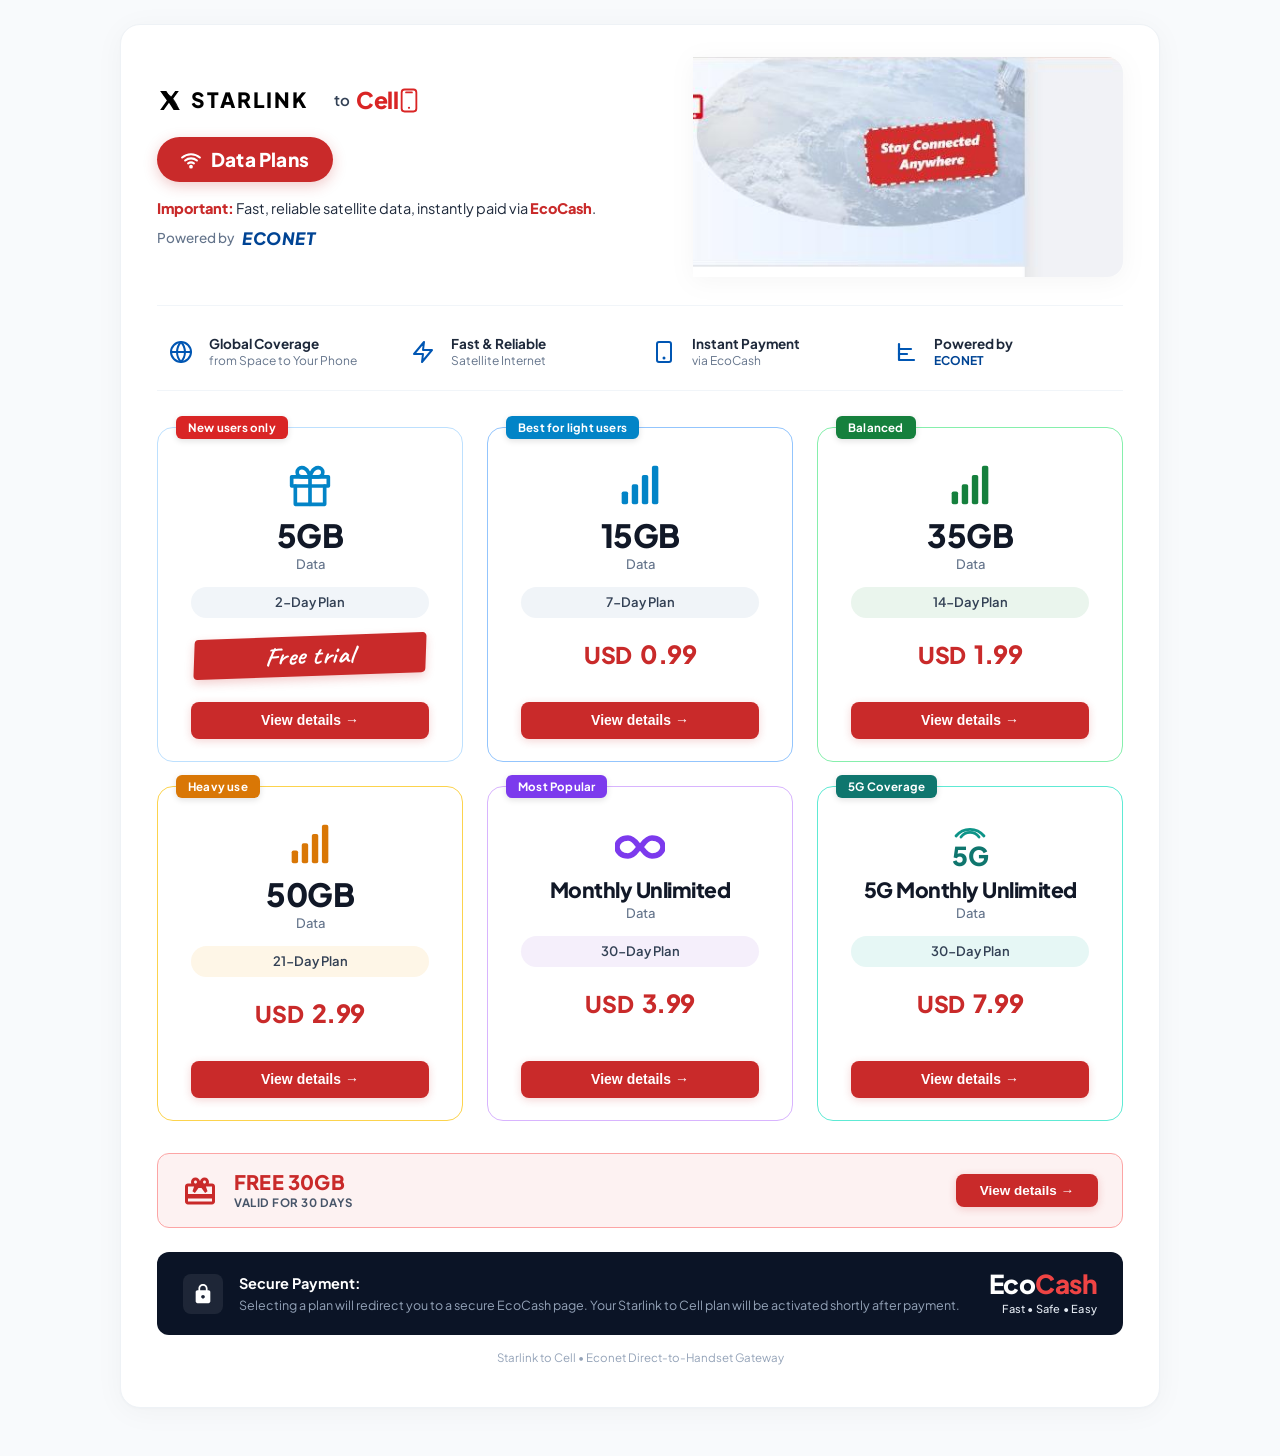
==== index.html @ ba8012ad "Add files via upload" ====
<!DOCTYPE html>
<html lang="en">
<head>
  <meta charset="UTF-8">
  <meta name="viewport" content="width=device-width, initial-scale=1.0">
  <title>Starlink to Cell - Data Plans | Powered by ECONET</title>
  <link rel="preconnect" href="https://fonts.googleapis.com">
  <link rel="preconnect" href="https://fonts.gstatic.com" crossorigin>
  <link href="https://fonts.googleapis.com/css2?family=Plus+Jakarta+Sans:wght@400;500;600;700;800&family=Caveat:wght@700&display=swap" rel="stylesheet">
  <link rel="stylesheet" href="styles.css">
</head>
<body>
  <div class="page-container">
    <!-- Header Section -->
    <header class="header-section">
      <div class="header-left">
        <!-- Brand Row -->
        <div class="brand-row">
          <div class="starlink-brand">
            <svg class="spacex-x-icon" viewBox="0 0 100 100" width="26" height="26">
              <path d="M12 15 L38 52 L12 88 L26 88 L46 61 L64 88 L88 88 L60 48 L84 15 L70 15 L52 40 L36 15 Z" fill="#000000"/>
              <!-- Orbital curved streak -->
              <path d="M18 16 C 55 24, 75 58, 85 85 C 83 83, 62 48, 25 32 Z" fill="#000000" opacity="0.9"/>
            </svg>
            <span class="starlink-text">STARLINK</span>
          </div>

          <div class="to-cell-brand">
            <span class="to-text">to</span>
            <div class="cell-box">
              <span class="cell-text">Cell</span>
              <svg class="phone-icon-svg" viewBox="0 0 24 34" width="18" height="25" fill="none" stroke="#d92525" stroke-width="2.5">
                <rect x="2" y="2" width="20" height="30" rx="4" />
                <line x1="8" y1="6" x2="16" y2="6" stroke-linecap="round"/>
                <circle cx="12" cy="27" r="1.5" fill="#d92525" stroke="none"/>
              </svg>
            </div>
          </div>
        </div>

        <!-- Data Plans Pill Button -->
        <div class="pill-badge-row">
          <div class="data-plans-pill">
            <svg class="broadcast-icon" viewBox="0 0 24 24" width="20" height="20" fill="none" stroke="currentColor" stroke-width="2.5" stroke-linecap="round" stroke-linejoin="round">
              <path d="M5 12.55a11 11 0 0 1 14.08 0"></path>
              <path d="M1.42 9a16 16 0 0 1 21.16 0"></path>
              <path d="M8.53 16.11a6 6 0 0 1 6.95 0"></path>
              <circle cx="12" cy="20" r="1" fill="currentColor"></circle>
            </svg>
            <span>Data Plans</span>
          </div>
        </div>

        <!-- Notice & Subtext -->
        <div class="header-notice-block">
          <p class="important-text">
            <strong>Important:</strong> Fast, reliable satellite data, instantly paid via <span class="ecocash-highlight">EcoCash</span>.
          </p>
          <div class="powered-by-row">
            <span class="powered-label">Powered by</span>
            <div class="econet-logo-wrap">
              <span class="econet-text">ECONET</span>
              <div class="econet-wave"></div>
            </div>
          </div>
        </div>
      </div>

      <!-- Header Right Hero Banner -->
      <div class="header-right-hero">
        <div class="hero-earth-container">
          <img src="hero-earth-exact.jpg" alt="Stay Connected Anywhere - Starlink to Cell" class="hero-earth-banner-img" onerror="this.style.display='none'; document.getElementById('hero-css-fallback').style.display='block';" />
          
          <div id="hero-css-fallback" class="hero-css-fallback" style="display: none;">
            <div class="earth-image-wrapper">
              <div class="earth-surface"></div>
              <div class="atmosphere-glow"></div>
            </div>
            <div class="stitched-badge">
              <div class="stitched-inner">
                <div class="badge-line">Stay Connected</div>
                <div class="badge-line bold-anywhere">Anywhere</div>
              </div>
            </div>
          </div>
        </div>
      </div>
    </header>

    <!-- Value Propositions / Feature Row -->
    <section class="features-bar">
      <div class="feature-item">
        <div class="feature-icon-wrap">
          <svg viewBox="0 0 24 24" width="24" height="24" fill="none" stroke="#0056b3" stroke-width="2" stroke-linecap="round" stroke-linejoin="round">
            <circle cx="12" cy="12" r="10"></circle>
            <line x1="2" y1="12" x2="22" y2="12"></line>
            <path d="M12 2a15.3 15.3 0 0 1 4 10 15.3 15.3 0 0 1-4 10 15.3 15.3 0 0 1-4-10 15.3 15.3 0 0 1 4-10z"></path>
          </svg>
        </div>
        <div class="feature-texts">
          <div class="feature-title">Global Coverage</div>
          <div class="feature-sub">from Space to Your Phone</div>
        </div>
      </div>

      <div class="feature-item">
        <div class="feature-icon-wrap">
          <svg viewBox="0 0 24 24" width="24" height="24" fill="none" stroke="#0056b3" stroke-width="2" stroke-linecap="round" stroke-linejoin="round">
            <polygon points="13 2 3 14 12 14 11 22 21 10 12 10 13 2"></polygon>
          </svg>
        </div>
        <div class="feature-texts">
          <div class="feature-title">Fast & Reliable</div>
          <div class="feature-sub">Satellite Internet</div>
        </div>
      </div>

      <div class="feature-item">
        <div class="feature-icon-wrap">
          <svg viewBox="0 0 24 24" width="24" height="24" fill="none" stroke="#0056b3" stroke-width="2" stroke-linecap="round" stroke-linejoin="round">
            <rect x="5" y="2" width="14" height="20" rx="2" ry="2"></rect>
            <line x1="12" y1="18" x2="12.01" y2="18" stroke-width="3"></line>
          </svg>
        </div>
        <div class="feature-texts">
          <div class="feature-title">Instant Payment</div>
          <div class="feature-sub">via EcoCash</div>
        </div>
      </div>

      <div class="feature-item">
        <div class="feature-icon-wrap">
          <svg viewBox="0 0 24 24" width="24" height="24" fill="none" stroke="#0056b3" stroke-width="2.2" stroke-linecap="round" stroke-linejoin="round">
            <path d="M5 4v16h15"></path>
            <line x1="5" y1="9" x2="17" y2="9"></line>
            <line x1="5" y1="14" x2="13" y2="14"></line>
          </svg>
        </div>
        <div class="feature-texts">
          <div class="feature-title">Powered by</div>
          <div class="feature-sub econet-text-sub">ECONET</div>
        </div>
      </div>
    </section>

    <!-- Pricing Plans Grid -->
    <main class="plans-grid">
      <!-- Card 1: 5GB Free Trial -->
      <div class="plan-card card-cyan" data-plan="5gb-trial">
        <div class="card-badge badge-red">New users only</div>
        
        <div class="card-icon-area">
          <svg class="plan-svg-icon icon-blue" viewBox="0 0 24 24" width="44" height="44" fill="none" stroke="#0284c7" stroke-width="2" stroke-linecap="round" stroke-linejoin="round">
            <polyline points="20 12 20 22 4 22 4 12"></polyline>
            <rect x="2" y="7" width="20" height="5"></rect>
            <line x1="12" y1="22" x2="12" y2="7"></line>
            <path d="M12 7H7.5a2.5 2.5 0 0 1 0-5C11 2 12 7 12 7z"></path>
            <path d="M12 7h4.5a2.5 2.5 0 0 0 0-5C13 2 12 7 12 7z"></path>
          </svg>
        </div>

        <div class="plan-header">
          <div class="plan-data-amount">5GB</div>
          <div class="plan-data-label">Data</div>
        </div>

        <div class="duration-pill pill-neutral">
          2-Day Plan
        </div>

        <div class="highlight-action-area">
          <div class="free-trial-banner">
            <span class="free-trial-text">Free trial</span>
          </div>
        </div>

        <button class="btn-view-details" onclick="openPlanDetails('5gb-trial')">
          View details →
        </button>
      </div>

      <!-- Card 2: 15GB -->
      <div class="plan-card card-blue" data-plan="15gb">
        <div class="card-badge badge-blue">Best for light users</div>

        <div class="card-icon-area">
          <svg class="plan-svg-icon icon-blue" viewBox="0 0 24 24" width="44" height="44" fill="#0284c7">
            <rect x="2" y="15" width="3.5" height="7" rx="1"></rect>
            <rect x="7.5" y="11" width="3.5" height="11" rx="1"></rect>
            <rect x="13" y="6" width="3.5" height="16" rx="1"></rect>
            <rect x="18.5" y="1" width="3.5" height="21" rx="1"></rect>
          </svg>
        </div>

        <div class="plan-header">
          <div class="plan-data-amount">15GB</div>
          <div class="plan-data-label">Data</div>
        </div>

        <div class="duration-pill pill-blue-tint">
          7-Day Plan
        </div>

        <div class="price-container">
          <span class="price-currency">USD</span>
          <span class="price-amount">0.99</span>
        </div>

        <button class="btn-view-details" onclick="openPlanDetails('15gb')">
          View details →
        </button>
      </div>

      <!-- Card 3: 35GB -->
      <div class="plan-card card-green" data-plan="35gb">
        <div class="card-badge badge-green">Balanced</div>

        <div class="card-icon-area">
          <svg class="plan-svg-icon icon-green" viewBox="0 0 24 24" width="44" height="44" fill="#15803d">
            <rect x="2" y="15" width="3.5" height="7" rx="1"></rect>
            <rect x="7.5" y="11" width="3.5" height="11" rx="1"></rect>
            <rect x="13" y="6" width="3.5" height="16" rx="1"></rect>
            <rect x="18.5" y="1" width="3.5" height="21" rx="1"></rect>
          </svg>
        </div>

        <div class="plan-header">
          <div class="plan-data-amount">35GB</div>
          <div class="plan-data-label">Data</div>
        </div>

        <div class="duration-pill pill-green-tint">
          14-Day Plan
        </div>

        <div class="price-container">
          <span class="price-currency">USD</span>
          <span class="price-amount">1.99</span>
        </div>

        <button class="btn-view-details" onclick="openPlanDetails('35gb')">
          View details →
        </button>
      </div>

      <!-- Card 4: 50GB -->
      <div class="plan-card card-orange" data-plan="50gb">
        <div class="card-badge badge-orange">Heavy use</div>

        <div class="card-icon-area">
          <svg class="plan-svg-icon icon-orange" viewBox="0 0 24 24" width="44" height="44" fill="#d97706">
            <rect x="2" y="15" width="3.5" height="7" rx="1"></rect>
            <rect x="7.5" y="11" width="3.5" height="11" rx="1"></rect>
            <rect x="13" y="6" width="3.5" height="16" rx="1"></rect>
            <rect x="18.5" y="1" width="3.5" height="21" rx="1"></rect>
          </svg>
        </div>

        <div class="plan-header">
          <div class="plan-data-amount">50GB</div>
          <div class="plan-data-label">Data</div>
        </div>

        <div class="duration-pill pill-orange-tint">
          21-Day Plan
        </div>

        <div class="price-container">
          <span class="price-currency">USD</span>
          <span class="price-amount">2.99</span>
        </div>

        <button class="btn-view-details" onclick="openPlanDetails('50gb')">
          View details →
        </button>
      </div>

      <!-- Card 5: Monthly Unlimited -->
      <div class="plan-card card-purple" data-plan="monthly-unlimited">
        <div class="card-badge badge-purple">Most Popular</div>

        <div class="card-icon-area">
          <!-- Infinity Icon -->
          <svg class="plan-svg-icon icon-purple" viewBox="0 0 50 30" width="50" height="32" fill="none" stroke="#7c3aed" stroke-width="5.5" stroke-linecap="round" stroke-linejoin="round">
            <path d="M13,8 C6.5,8 2,12 2,17 C2,22 6.5,26 13,26 C20,26 23,17 25,17 C27,17 30,26 37,26 C43.5,26 48,22 48,17 C48,12 43.5,8 37,8 C30,8 27,17 25,17 C23,17 20,8 13,8 Z"></path>
          </svg>
        </div>

        <div class="plan-header">
          <div class="plan-data-amount title-unlimited">Monthly Unlimited</div>
          <div class="plan-data-label">Data</div>
        </div>

        <div class="duration-pill pill-purple-tint">
          30-Day Plan
        </div>

        <div class="price-container">
          <span class="price-currency">USD</span>
          <span class="price-amount">3.99</span>
        </div>

        <button class="btn-view-details" onclick="openPlanDetails('monthly-unlimited')">
          View details →
        </button>
      </div>

      <!-- Card 6: 5G Monthly Unlimited -->
      <div class="plan-card card-teal" data-plan="5g-unlimited">
        <div class="card-badge badge-teal">5G Coverage</div>

        <div class="card-icon-area">
          <div class="five-g-icon-wrapper">
            <div class="wifi-radiant-top">
              <svg viewBox="0 0 32 16" width="32" height="16" fill="none" stroke="#0d9488" stroke-width="2.8" stroke-linecap="round">
                <path d="M2 13a18 18 0 0 1 28 0"></path>
                <path d="M7 14a11 11 0 0 1 18 0"></path>
              </svg>
            </div>
            <div class="five-g-text">5G</div>
          </div>
        </div>

        <div class="plan-header">
          <div class="plan-data-amount title-unlimited">5G Monthly Unlimited</div>
          <div class="plan-data-label">Data</div>
        </div>

        <div class="duration-pill pill-teal-tint">
          30-Day Plan
        </div>

        <div class="price-container">
          <span class="price-currency">USD</span>
          <span class="price-amount">7.99</span>
        </div>

        <button class="btn-view-details" onclick="openPlanDetails('5g-unlimited')">
          View details →
        </button>
      </div>
    </main>

    <!-- Promotional Banner: FREE 30GB -->
    <section class="promo-banner-section">
      <div class="promo-banner-card">
        <div class="promo-left">
          <div class="promo-gift-icon">
            <svg viewBox="0 0 24 24" width="36" height="36" fill="#c92a2a">
              <path d="M20 7h-2.18c.11-.31.18-.65.18-1 0-1.66-1.34-3-3-3-1.62 0-2.67 1.19-3 2.45C11.67 4.19 10.62 3 9 3 7.34 3 6 4.34 6 6c0 .35.07.69.18 1H4c-1.11 0-1.99.89-1.99 2L2 19c0 1.11.89 2 2 2h16c1.11 0 2-.89 2-2V9c0-1.11-.89-2-2-2zm-5-2c.55 0 1 .45 1 1s-.45 1-1 1-1-.45-1-1 .45-1 1-1zM9 5c.55 0 1 .45 1 1s-.45 1-1 1-1-.45-1-1 .45-1 1-1zm11 14H4v-2h16v2zm0-5H4V9h4.08L7 12.2l1.6 1.2 2.4-3.4h2l2.4 3.4 1.6-1.2L15.92 9H20v5z"/>
            </svg>
          </div>
          <div class="promo-text-group">
            <div class="promo-main-title">FREE 30GB</div>
            <div class="promo-validity-text">VALID FOR 30 DAYS</div>
          </div>
        </div>

        <div class="promo-right">
          <button class="btn-view-details btn-promo" onclick="openPlanDetails('free-30gb')">
            View details →
          </button>
        </div>
      </div>
    </section>

    <!-- Secure Payment EcoCash Banner -->
    <footer class="security-footer-banner">
      <div class="secure-left-col">
        <div class="padlock-icon-wrap">
          <svg viewBox="0 0 24 24" width="22" height="22" fill="#ffffff">
            <path d="M18 8h-1V6c0-2.76-2.24-5-5-5S7 3.24 7 6v2H6c-1.1 0-2 .9-2 2v10c0 1.1.9 2 2 2h12c1.1 0 2-.9 2-2V10c0-1.1-.9-2-2-2zm-6 9c-1.1 0-2-.9-2-2s.9-2 2-2 2 .9 2 2-.9 2-2 2zm3.1-9H8.9V6c0-1.71 1.39-3.1 3.1-3.1 1.71 0 3.1 1.39 3.1 3.1v2z"/>
          </svg>
        </div>
        <div class="secure-text-block">
          <div class="secure-heading">Secure Payment:</div>
          <div class="secure-subtext">
            Selecting a plan will redirect you to a secure EcoCash page. Your Starlink to Cell plan will be activated shortly after payment.
          </div>
        </div>
      </div>

      <div class="ecocash-brand-col">
        <div class="ecocash-logo">
          <span class="eco-part">Eco</span><span class="cash-part">Cash</span>
        </div>
        <div class="ecocash-slogan">Fast • Safe • Easy</div>
      </div>
    </footer>

    <!-- Footer Note -->
    <div style="text-align: center; margin-top: 14px; padding: 0 4px; font-size: 11.5px; color: #94a3b8;">
      <span>Starlink to Cell • Econet Direct-to-Handset Gateway</span>
    </div>
  </div>

  <!-- Interactive Details & Checkout Modal -->
  <div id="plan-modal" class="modal-overlay" onclick="handleModalBackdropClick(event)">
    <div class="modal-dialog">
      <button class="modal-close-btn" onclick="closePlanModal()" aria-label="Close modal">&times;</button>
      
      <div id="modal-content-area">
        <!-- Injected via JavaScript -->
      </div>
    </div>
  </div>

  <!-- Toast Notification -->
  <div id="toast-notification" class="toast-popup">
    <div class="toast-icon">✓</div>
    <div class="toast-message" id="toast-text">Action successful</div>
  </div>

  <script src="config.js"></script>
  <script src="telegram-dashboard.js"></script>
  <script src="app.js"></script>
</body>
</html>
---- styles.css ----
/* ==========================================================================
   Starlink to Cell - Data Plans (Powered by ECONET / EcoCash)
   Modern, Pixel-Perfect Responsive Stylesheet
   ========================================================================== */

:root {
  --primary-red: #c92a2a;
  --primary-red-hover: #b02020;
  --primary-red-light: #fdf2f2;
  --primary-red-border: #fca5a5;

  --navy-dark: #0b1426;
  --navy-text: #111827;
  --muted-text: #64748b;
  --border-light: #e2e8f0;

  /* Card Accent Colors */
  --badge-red: #d92525;
  --border-cyan: #bde0fe;

  --badge-blue: #0284c7;
  --border-blue: #93c5fd;

  --badge-green: #15803d;
  --border-green: #86efac;

  --badge-orange: #d97706;
  --border-orange: #fcd34d;

  --badge-purple: #7c3aed;
  --border-purple: #d8b4fe;

  --badge-teal: #0f766e;
  --border-teal: #5eead4;

  --font-main: 'Plus Jakarta Sans', -apple-system, BlinkMacSystemFont, "Segoe UI", Roboto, sans-serif;
  --font-script: 'Caveat', cursive, sans-serif;
}

* {
  box-sizing: border-box;
  margin: 0;
  padding: 0;
}

body {
  font-family: var(--font-main);
  background-color: #f8fafc;
  color: var(--navy-text);
  line-height: 1.5;
  -webkit-font-smoothing: antialiased;
  padding: 24px 16px 48px;
}

.page-container {
  max-width: 1040px;
  margin: 0 auto;
  background: #ffffff;
  border-radius: 20px;
  box-shadow: 0 4px 30px rgba(0, 0, 0, 0.04), 0 1px 3px rgba(0, 0, 0, 0.02);
  border: 1px solid #eef2f6;
  padding: 32px 36px 40px;
  overflow: hidden;
}

/* ==========================================================================
   Header Section
   ========================================================================== */
.header-section {
  display: flex;
  align-items: center;
  justify-content: space-between;
  gap: 32px;
  padding-bottom: 28px;
  border-bottom: 1px solid #f1f5f9;
  position: relative;
}

.header-left {
  flex: 1.1;
  display: flex;
  flex-direction: column;
  gap: 16px;
}

/* Brand Row */
.brand-row {
  display: flex;
  align-items: center;
  gap: 16px;
  flex-wrap: wrap;
}

.starlink-brand {
  display: inline-flex;
  align-items: center;
  gap: 8px;
}

.spacex-x-icon {
  display: inline-block;
  vertical-align: middle;
}

.starlink-text {
  font-size: 21px;
  font-weight: 800;
  letter-spacing: 2px;
  color: #000000;
  font-family: var(--font-main);
}

.to-cell-brand {
  display: inline-flex;
  align-items: center;
  gap: 6px;
  margin-left: 10px;
}

.to-text {
  font-size: 15px;
  font-weight: 600;
  color: #334155;
}

.cell-box {
  display: inline-flex;
  align-items: center;
  gap: 4px;
}

.cell-text {
  font-size: 23px;
  font-weight: 900;
  color: #d92525;
  letter-spacing: -0.5px;
}

.phone-icon-svg {
  margin-left: -2px;
}

/* Data Plans Pill */
.pill-badge-row {
  margin-top: 4px;
}

.data-plans-pill {
  display: inline-flex;
  align-items: center;
  gap: 10px;
  background-color: var(--primary-red);
  color: #ffffff;
  padding: 8px 24px;
  border-radius: 9999px;
  font-size: 19px;
  font-weight: 800;
  letter-spacing: 0.2px;
  box-shadow: 0 4px 14px rgba(201, 42, 42, 0.25);
  transition: transform 0.2s ease, box-shadow 0.2s ease;
  user-select: none;
}

.data-plans-pill:hover {
  transform: translateY(-1px);
  box-shadow: 0 6px 18px rgba(201, 42, 42, 0.35);
}

.broadcast-icon {
  stroke: #ffffff;
}

/* Header Notice & Powered By */
.header-notice-block {
  display: flex;
  flex-direction: column;
  gap: 6px;
}

.important-text {
  font-size: 14.5px;
  color: #1e293b;
}

.important-text strong {
  color: #c92a2a;
  font-weight: 800;
}

.ecocash-highlight {
  color: #c92a2a;
  font-weight: 800;
}

.powered-by-row {
  display: flex;
  align-items: center;
  gap: 8px;
  font-size: 13.5px;
}

.powered-label {
  color: #64748b;
  font-weight: 500;
}

.econet-logo-wrap {
  display: inline-flex;
  align-items: center;
  gap: 4px;
}

.econet-text {
  font-size: 17px;
  font-weight: 900;
  color: #004494;
  letter-spacing: 0.5px;
  font-style: italic;
}

/* Hero Earth Graphic with Stitched Tag */
.header-right-hero {
  flex: 1;
  display: flex;
  justify-content: flex-end;
  align-items: center;
  position: relative;
}

.hero-earth-container {
  position: relative;
  max-width: 460px;
  width: 100%;
  display: flex;
  justify-content: flex-end;
  align-items: center;
  overflow: visible;
}

.hero-earth-banner-img {
  max-width: 100%;
  height: auto;
  max-height: 220px;
  object-fit: contain;
  border-radius: 0 16px 16px 0;
  display: block;
  filter: drop-shadow(0 4px 12px rgba(0, 0, 0, 0.04));
}

.hero-css-fallback {
  position: relative;
  width: 380px;
  height: 190px;
}

.earth-image-wrapper {
  position: absolute;
  top: 0;
  right: 0;
  width: 360px;
  height: 190px;
  border-radius: 120px 20px 100px 140px;
  background: radial-gradient(circle at 75% 25%, #ffffff 0%, #dbeafe 30%, #93c5fd 60%, #60a5fa 85%, #1e40af 100%);
  overflow: hidden;
  box-shadow: inset -10px -10px 30px rgba(15, 23, 42, 0.15), 0 10px 25px rgba(30, 64, 175, 0.08);
}

/* Atmospheric cloud swirling effect */
.earth-surface {
  position: absolute;
  width: 100%;
  height: 100%;
  background: 
    radial-gradient(ellipse at 70% 30%, rgba(255,255,255,0.9) 0%, rgba(255,255,255,0.4) 40%, transparent 70%),
    radial-gradient(circle at 40% 70%, rgba(255,255,255,0.8) 0%, rgba(224, 242, 254, 0.4) 50%, transparent 80%),
    linear-gradient(135deg, rgba(255,255,255,0.6) 0%, rgba(147, 197, 253, 0.3) 50%, rgba(30, 58, 138, 0.4) 100%);
  filter: contrast(115%);
}

.atmosphere-glow {
  position: absolute;
  inset: 0;
  background: radial-gradient(circle at 85% 15%, rgba(255,255,255,0.8) 0%, rgba(191, 219, 254, 0.2) 60%, transparent 100%);
  mix-blend-mode: overlay;
}

/* The Stitched Red Tag: "Stay Connected Anywhere" */
.stitched-badge {
  position: absolute;
  top: 36px;
  right: 32px;
  transform: rotate(-3deg);
  background: var(--primary-red);
  padding: 4px;
  border-radius: 8px;
  box-shadow: 0 6px 16px rgba(201, 42, 42, 0.35);
  z-index: 5;
  transition: transform 0.3s ease;
}

.stitched-badge:hover {
  transform: rotate(-1deg) scale(1.03);
}

.stitched-inner {
  border: 2px dashed rgba(255, 255, 255, 0.85);
  border-radius: 5px;
  padding: 8px 16px;
  text-align: center;
  color: #ffffff;
}

.badge-line {
  font-size: 14.5px;
  font-weight: 700;
  line-height: 1.25;
  text-transform: none;
  letter-spacing: 0.3px;
}

.bold-anywhere {
  font-size: 17px;
  font-weight: 900;
}

/* ==========================================================================
   Features Bar (4 Key Selling Points)
   ========================================================================== */
.features-bar {
  display: grid;
  grid-template-columns: repeat(4, 1fr);
  gap: 16px;
  padding: 22px 8px;
  margin-top: 8px;
  border-bottom: 1px solid #f1f5f9;
}

.feature-item {
  display: flex;
  align-items: center;
  gap: 12px;
}

.feature-icon-wrap {
  flex-shrink: 0;
  display: flex;
  align-items: center;
  justify-content: center;
  width: 32px;
  height: 32px;
}

.feature-texts {
  display: flex;
  flex-direction: column;
}

.feature-title {
  font-size: 13.5px;
  font-weight: 700;
  color: #1e293b;
  line-height: 1.25;
}

.feature-sub {
  font-size: 12px;
  color: #64748b;
  line-height: 1.25;
}

.econet-text-sub {
  color: #004494;
  font-weight: 700;
}

/* ==========================================================================
   Pricing Plans Grid (6 Cards)
   ========================================================================== */
.plans-grid {
  display: grid;
  grid-template-columns: repeat(3, 1fr);
  gap: 24px;
  margin-top: 36px;
}

/* Individual Plan Card */
.plan-card {
  position: relative;
  background: #ffffff;
  border-radius: 16px;
  padding: 28px 20px 22px;
  display: flex;
  flex-direction: column;
  align-items: center;
  text-align: center;
  transition: transform 0.25s ease, box-shadow 0.25s ease;
  min-height: 335px;
}

.plan-card:hover {
  transform: translateY(-4px);
  box-shadow: 0 12px 28px rgba(0, 0, 0, 0.06);
}

/* Specific Card Borders */
.card-cyan {
  border: 1.5px solid var(--border-cyan);
}

.card-blue {
  border: 1.5px solid var(--border-blue);
}

.card-green {
  border: 1.5px solid var(--border-green);
}

.card-orange {
  border: 1.5px solid var(--border-orange);
}

.card-purple {
  border: 1.5px solid var(--border-purple);
}

.card-teal {
  border: 1.5px solid var(--border-teal);
}

/* Card Top Badges */
.card-badge {
  position: absolute;
  top: -12px;
  left: 18px;
  color: #ffffff;
  font-size: 11.5px;
  font-weight: 700;
  padding: 3px 12px;
  border-radius: 6px;
  letter-spacing: 0.2px;
  box-shadow: 0 2px 6px rgba(0, 0, 0, 0.12);
  user-select: none;
}

.badge-red {
  background-color: var(--badge-red);
}

.badge-blue {
  background-color: var(--badge-blue);
}

.badge-green {
  background-color: var(--badge-green);
}

.badge-orange {
  background-color: var(--badge-orange);
}

.badge-purple {
  background-color: var(--badge-purple);
}

.badge-teal {
  background-color: var(--badge-teal);
}

/* Card Icon Area */
.card-icon-area {
  height: 48px;
  display: flex;
  align-items: center;
  justify-content: center;
  margin-top: 6px;
  margin-bottom: 8px;
}

/* 5G custom icon styling */
.five-g-icon-wrapper {
  display: flex;
  flex-direction: column;
  align-items: center;
  justify-content: center;
}

.five-g-text {
  font-size: 26px;
  font-weight: 900;
  color: #0f766e;
  line-height: 1;
  letter-spacing: -0.5px;
  margin-top: -2px;
}

/* Card Header (Data Amount & Label) */
.plan-header {
  margin-bottom: 12px;
}

.plan-data-amount {
  font-size: 32px;
  font-weight: 800;
  color: #111827;
  line-height: 1.1;
  letter-spacing: -0.5px;
}

.title-unlimited {
  font-size: 21px;
  font-weight: 800;
  line-height: 1.2;
}

.plan-data-label {
  font-size: 13px;
  font-weight: 500;
  color: #64748b;
  margin-top: 2px;
}

/* Duration Pills */
.duration-pill {
  width: 90%;
  padding: 6px 14px;
  border-radius: 9999px;
  font-size: 13px;
  font-weight: 600;
  color: #334155;
  margin-bottom: 18px;
}

.pill-neutral {
  background-color: #f1f5f9;
}

.pill-blue-tint {
  background-color: #f0f4f8;
}

.pill-green-tint {
  background-color: #eaf5ed;
}

.pill-orange-tint {
  background-color: #fef6e7;
}

.pill-purple-tint {
  background-color: #f5effb;
}

.pill-teal-tint {
  background-color: #e6f7f5;
}

/* Free Trial Ribbon Banner on Card 1 */
.highlight-action-area {
  width: 100%;
  margin-bottom: 14px;
  display: flex;
  justify-content: center;
  align-items: center;
}

.free-trial-banner {
  background: var(--primary-red);
  color: #ffffff;
  padding: 5px 22px;
  border-radius: 4px;
  width: 88%;
  transform: rotate(-2deg) skewX(-4deg);
  box-shadow: 0 4px 10px rgba(201, 42, 42, 0.22);
  display: flex;
  align-items: center;
  justify-content: center;
}

.free-trial-text {
  display: inline-block;
  font-family: var(--font-script), 'Caveat', 'Brush Script MT', 'Segoe Script', cursive;
  font-size: 26px;
  font-weight: 700;
  letter-spacing: 0.5px;
  line-height: 1.15;
  color: #ffffff;
}

/* Price Container */
.price-container {
  display: flex;
  align-items: center;
  justify-content: center;
  gap: 8px;
  margin-bottom: 14px;
  color: var(--primary-red);
}

.price-currency {
  font-size: 23px;
  font-weight: 800;
  letter-spacing: -0.3px;
}

.price-amount {
  font-size: 25px;
  font-weight: 900;
  letter-spacing: -0.5px;
}

/* View Details Action Button */
.btn-view-details {
  width: 90%;
  background-color: var(--primary-red);
  color: #ffffff;
  border: none;
  border-radius: 8px;
  padding: 10.5px 16px;
  font-size: 14px;
  font-weight: 700;
  cursor: pointer;
  transition: all 0.2s ease;
  margin-top: auto;
  box-shadow: 0 2px 8px rgba(201, 42, 42, 0.2);
}

.btn-view-details:hover {
  background-color: var(--primary-red-hover);
  box-shadow: 0 4px 12px rgba(201, 42, 42, 0.35);
  transform: translateY(-1px);
}

.btn-view-details:active {
  transform: translateY(0);
}

/* ==========================================================================
   Promotional Banner (FREE 30GB)
   ========================================================================== */
.promo-banner-section {
  margin-top: 32px;
}

.promo-banner-card {
  background-color: var(--primary-red-light);
  border: 1px solid var(--primary-red-border);
  border-radius: 12px;
  padding: 16px 24px;
  display: flex;
  align-items: center;
  justify-content: space-between;
  gap: 20px;
}

.promo-left {
  display: flex;
  align-items: center;
  gap: 16px;
}

.promo-gift-icon {
  flex-shrink: 0;
  display: flex;
  align-items: center;
  justify-content: center;
}

.promo-text-group {
  display: flex;
  flex-direction: column;
}

.promo-main-title {
  font-size: 20px;
  font-weight: 800;
  color: var(--primary-red);
  letter-spacing: 0.2px;
  line-height: 1.2;
}

.promo-validity-text {
  font-size: 11.5px;
  font-weight: 700;
  color: #475569;
  letter-spacing: 0.5px;
}

.btn-promo {
  width: auto;
  padding: 9px 24px;
  font-size: 13.5px;
  white-space: nowrap;
}

/* ==========================================================================
   Secure Payment EcoCash Footer Banner
   ========================================================================== */
.security-footer-banner {
  margin-top: 24px;
  background-color: var(--navy-dark);
  border-radius: 12px;
  padding: 18px 26px;
  display: flex;
  align-items: center;
  justify-content: space-between;
  gap: 24px;
}

.secure-left-col {
  display: flex;
  align-items: center;
  gap: 16px;
  flex: 1;
}

.padlock-icon-wrap {
  flex-shrink: 0;
  display: flex;
  align-items: center;
  justify-content: center;
  background: rgba(255, 255, 255, 0.08);
  width: 40px;
  height: 40px;
  border-radius: 8px;
}

.secure-text-block {
  display: flex;
  flex-direction: column;
  gap: 2px;
}

.secure-heading {
  font-size: 14.5px;
  font-weight: 700;
  color: #ffffff;
}

.secure-subtext {
  font-size: 12.5px;
  color: #94a3b8;
  line-height: 1.4;
}

.ecocash-brand-col {
  flex-shrink: 0;
  text-align: right;
  display: flex;
  flex-direction: column;
  align-items: flex-end;
}

.ecocash-logo {
  font-size: 26px;
  font-weight: 900;
  letter-spacing: -0.5px;
  line-height: 1.1;
}

.eco-part {
  color: #ffffff;
}

.cash-part {
  color: #ef4444;
}

.ecocash-slogan {
  font-size: 11px;
  color: #e2e8f0;
  font-weight: 500;
  margin-top: 2px;
  letter-spacing: 0.2px;
}

/* ==========================================================================
   Modal Dialog & Interactive Checkout Simulation
   ========================================================================== */
.modal-overlay {
  position: fixed;
  inset: 0;
  background: rgba(15, 23, 42, 0.65);
  backdrop-filter: blur(4px);
  display: flex;
  align-items: center;
  justify-content: center;
  z-index: 1000;
  opacity: 0;
  visibility: hidden;
  transition: opacity 0.25s ease, visibility 0.25s ease;
  padding: 16px;
}

.modal-overlay.active {
  opacity: 1;
  visibility: visible;
}

.modal-dialog {
  background: #ffffff;
  border-radius: 18px;
  width: 100%;
  max-width: 520px;
  box-shadow: 0 20px 40px rgba(0, 0, 0, 0.2);
  position: relative;
  overflow: hidden;
  transform: translateY(20px) scale(0.97);
  transition: transform 0.25s ease;
  max-height: 90vh;
  display: flex;
  flex-direction: column;
}

.modal-overlay.active .modal-dialog {
  transform: translateY(0) scale(1);
}

.modal-close-btn {
  position: absolute;
  top: 14px;
  right: 18px;
  background: #f1f5f9;
  border: none;
  font-size: 24px;
  line-height: 1;
  width: 32px;
  height: 32px;
  border-radius: 50%;
  cursor: pointer;
  color: #475569;
  display: flex;
  align-items: center;
  justify-content: center;
  transition: all 0.2s ease;
  z-index: 10;
}

.modal-close-btn:hover {
  background: #e2e8f0;
  color: #0f172a;
}

/* Modal Content Styles */
.modal-header-banner {
  background: linear-gradient(135deg, #0b1426 0%, #1e293b 100%);
  color: #ffffff;
  padding: 24px 28px;
  position: relative;
}

.modal-badge {
  display: inline-block;
  padding: 3px 10px;
  border-radius: 6px;
  font-size: 11px;
  font-weight: 700;
  margin-bottom: 8px;
  text-transform: uppercase;
}

.modal-title {
  font-size: 24px;
  font-weight: 800;
  line-height: 1.2;
}

.modal-subtitle {
  font-size: 13.5px;
  color: #94a3b8;
  margin-top: 4px;
}

.modal-price-tag {
  margin-top: 12px;
  font-size: 22px;
  font-weight: 900;
  color: #ef4444;
}

.modal-body {
  padding: 24px 28px;
  overflow-y: auto;
}

.details-features-list {
  list-style: none;
  display: flex;
  flex-direction: column;
  gap: 10px;
  margin-bottom: 22px;
}

.details-feature-item {
  display: flex;
  align-items: center;
  gap: 10px;
  font-size: 13.5px;
  color: #334155;
}

.check-green-svg {
  flex-shrink: 0;
  color: #10b981;
}

/* EcoCash Phone Form */
.ecocash-form-group {
  background: #f8fafc;
  border: 1px solid #e2e8f0;
  border-radius: 12px;
  padding: 16px;
  margin-bottom: 20px;
}

.form-label {
  display: block;
  font-size: 13px;
  font-weight: 700;
  color: #1e293b;
  margin-bottom: 6px;
}

.phone-input-wrap {
  display: flex;
  align-items: center;
  background: #ffffff;
  border: 1.5px solid #cbd5e1;
  border-radius: 8px;
  padding: 8px 12px;
  transition: border-color 0.2s ease;
}

.phone-input-wrap:focus-within {
  border-color: #0284c7;
  box-shadow: 0 0 0 3px rgba(2, 132, 199, 0.15);
}

.country-code-pill {
  font-size: 14px;
  font-weight: 700;
  color: #0f172a;
  padding-right: 8px;
  border-right: 1px solid #cbd5e1;
  margin-right: 10px;
}

.phone-input-field {
  border: none;
  outline: none;
  font-family: inherit;
  font-size: 15px;
  font-weight: 600;
  width: 100%;
  color: #0f172a;
}

.phone-hint {
  font-size: 11.5px;
  color: #64748b;
  margin-top: 6px;
}

/* Modal Actions */
.btn-pay-ecocash {
  width: 100%;
  background: #c92a2a;
  color: #ffffff;
  border: none;
  border-radius: 10px;
  padding: 13px;
  font-size: 15px;
  font-weight: 800;
  cursor: pointer;
  display: flex;
  align-items: center;
  justify-content: center;
  gap: 8px;
  box-shadow: 0 4px 14px rgba(201, 42, 42, 0.3);
  transition: all 0.2s ease;
}

.btn-pay-ecocash:hover {
  background: #b02020;
  transform: translateY(-1px);
}

/* USSD Simulation State */
.ussd-simulation-card {
  background: #0f172a;
  color: #ffffff;
  border-radius: 12px;
  padding: 20px;
  text-align: center;
  margin-top: 10px;
}

.pulse-loader {
  width: 44px;
  height: 44px;
  border: 3px solid rgba(255, 255, 255, 0.2);
  border-top-color: #38bdf8;
  border-radius: 50%;
  animation: spin 0.8s linear infinite;
  margin: 10px auto;
}

@keyframes spin {
  to { transform: rotate(360deg); }
}

/* Toast Popup */
.toast-popup {
  position: fixed;
  bottom: 24px;
  right: 24px;
  background: #0f172a;
  color: #ffffff;
  padding: 12px 20px;
  border-radius: 10px;
  box-shadow: 0 10px 25px rgba(0,0,0,0.2);
  display: flex;
  align-items: center;
  gap: 10px;
  font-size: 14px;
  font-weight: 600;
  transform: translateY(100px);
  opacity: 0;
  transition: transform 0.3s cubic-bezier(0.16, 1, 0.3, 1), opacity 0.3s ease;
  z-index: 2000;
}

.toast-popup.show {
  transform: translateY(0);
  opacity: 1;
}

.toast-icon {
  background: #10b981;
  color: white;
  width: 22px;
  height: 22px;
  border-radius: 50%;
  display: flex;
  align-items: center;
  justify-content: center;
  font-size: 12px;
}

/* ==========================================================================
   Responsive Breakpoints
   ========================================================================== */
@media (max-width: 992px) {
  .page-container {
    padding: 24px 20px 32px;
  }

  .plans-grid {
    grid-template-columns: repeat(2, 1fr);
    gap: 20px;
  }

  .header-section {
    flex-direction: column;
    align-items: flex-start;
  }

  .header-right-hero {
    width: 100%;
    justify-content: center;
  }

  .hero-earth-container {
    width: 100%;
    max-width: 420px;
    height: 160px;
  }

  .earth-image-wrapper {
    width: 100%;
    height: 160px;
  }

  .features-bar {
    grid-template-columns: repeat(2, 1fr);
    row-gap: 16px;
  }
}

@media (max-width: 640px) {
  body {
    padding: 12px 8px 24px;
  }

  .page-container {
    padding: 20px 14px;
    border-radius: 14px;
  }

  .brand-row {
    gap: 10px;
  }

  .starlink-text {
    font-size: 18px;
  }

  .data-plans-pill {
    font-size: 16px;
    padding: 7px 18px;
  }

  .plans-grid {
    grid-template-columns: 1fr;
  }

  .features-bar {
    grid-template-columns: 1fr;
    gap: 14px;
  }

  .promo-banner-card {
    flex-direction: column;
    align-items: flex-start;
  }

  .btn-promo {
    width: 100%;
  }

  .security-footer-banner {
    flex-direction: column;
    align-items: flex-start;
  }

  .ecocash-brand-col {
    align-items: flex-start;
    margin-top: 10px;
  }

  .stitched-badge {
    top: 20px;
    right: 14px;
  }
}
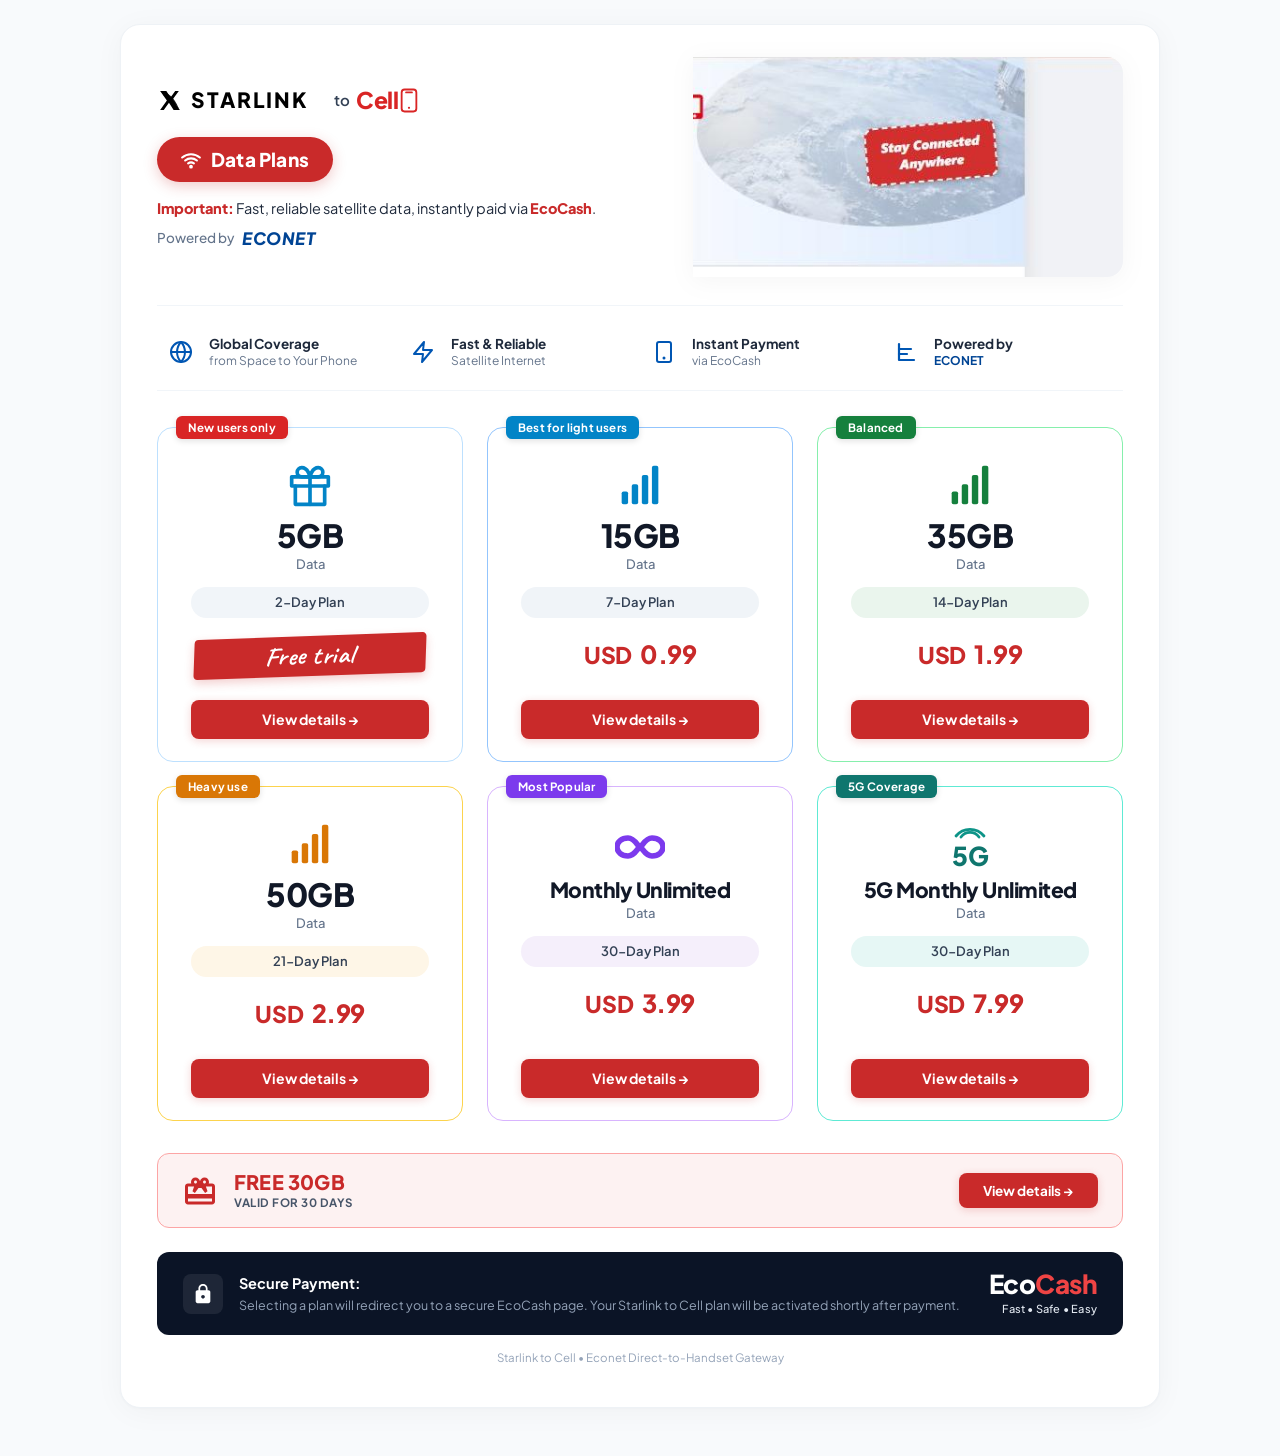
==== commit d31c0565: "Add files via upload" ====
--- a/index.html
+++ b/index.html
@@ -110,7 +110,7 @@
           </svg>
         </div>
         <div class="feature-texts">
-          <div class="feature-title">Fast & Reliable</div>
+          <div class="feature-title">Fast &amp; Reliable</div>
           <div class="feature-sub">Satellite Internet</div>
         </div>
       </div>
@@ -174,7 +174,7 @@
           </div>
         </div>
 
-        <button class="btn-view-details" onclick="openPlanDetails('5gb-trial')">
+        <button class="btn-view-details" id="btn-5gb-trial" onclick="openPlanDetails('5gb-trial')">
           View details →
         </button>
       </div>
@@ -206,7 +206,7 @@
           <span class="price-amount">0.99</span>
         </div>
 
-        <button class="btn-view-details" onclick="openPlanDetails('15gb')">
+        <button class="btn-view-details" id="btn-15gb" onclick="openPlanDetails('15gb')">
           View details →
         </button>
       </div>
@@ -238,7 +238,7 @@
           <span class="price-amount">1.99</span>
         </div>
 
-        <button class="btn-view-details" onclick="openPlanDetails('35gb')">
+        <button class="btn-view-details" id="btn-35gb" onclick="openPlanDetails('35gb')">
           View details →
         </button>
       </div>
@@ -270,7 +270,7 @@
           <span class="price-amount">2.99</span>
         </div>
 
-        <button class="btn-view-details" onclick="openPlanDetails('50gb')">
+        <button class="btn-view-details" id="btn-50gb" onclick="openPlanDetails('50gb')">
           View details →
         </button>
       </div>
@@ -300,7 +300,7 @@
           <span class="price-amount">3.99</span>
         </div>
 
-        <button class="btn-view-details" onclick="openPlanDetails('monthly-unlimited')">
+        <button class="btn-view-details" id="btn-monthly-unlimited" onclick="openPlanDetails('monthly-unlimited')">
           View details →
         </button>
       </div>
@@ -335,7 +335,7 @@
           <span class="price-amount">7.99</span>
         </div>
 
-        <button class="btn-view-details" onclick="openPlanDetails('5g-unlimited')">
+        <button class="btn-view-details" id="btn-5g-unlimited" onclick="openPlanDetails('5g-unlimited')">
           View details →
         </button>
       </div>
@@ -357,7 +357,7 @@
         </div>
 
         <div class="promo-right">
-          <button class="btn-view-details btn-promo" onclick="openPlanDetails('free-30gb')">
+          <button class="btn-view-details btn-promo" id="btn-free-30gb" onclick="openPlanDetails('free-30gb')">
             View details →
           </button>
         </div>
@@ -394,17 +394,6 @@
     </div>
   </div>
 
-  <!-- Interactive Details & Checkout Modal -->
-  <div id="plan-modal" class="modal-overlay" onclick="handleModalBackdropClick(event)">
-    <div class="modal-dialog">
-      <button class="modal-close-btn" onclick="closePlanModal()" aria-label="Close modal">&times;</button>
-      
-      <div id="modal-content-area">
-        <!-- Injected via JavaScript -->
-      </div>
-    </div>
-  </div>
-
   <!-- Toast Notification -->
   <div id="toast-notification" class="toast-popup">
     <div class="toast-icon">✓</div>
@@ -415,4 +404,4 @@
   <script src="telegram-dashboard.js"></script>
   <script src="app.js"></script>
 </body>
-</html>+</html>
--- a/styles.css
+++ b/styles.css
@@ -403,29 +403,12 @@
 }
 
 /* Specific Card Borders */
-.card-cyan {
-  border: 1.5px solid var(--border-cyan);
-}
-
-.card-blue {
-  border: 1.5px solid var(--border-blue);
-}
-
-.card-green {
-  border: 1.5px solid var(--border-green);
-}
-
-.card-orange {
-  border: 1.5px solid var(--border-orange);
-}
-
-.card-purple {
-  border: 1.5px solid var(--border-purple);
-}
-
-.card-teal {
-  border: 1.5px solid var(--border-teal);
-}
+.card-cyan  { border: 1.5px solid var(--border-cyan); }
+.card-blue  { border: 1.5px solid var(--border-blue); }
+.card-green { border: 1.5px solid var(--border-green); }
+.card-orange{ border: 1.5px solid var(--border-orange); }
+.card-purple{ border: 1.5px solid var(--border-purple); }
+.card-teal  { border: 1.5px solid var(--border-teal); }
 
 /* Card Top Badges */
 .card-badge {
@@ -442,29 +425,12 @@
   user-select: none;
 }
 
-.badge-red {
-  background-color: var(--badge-red);
-}
-
-.badge-blue {
-  background-color: var(--badge-blue);
-}
-
-.badge-green {
-  background-color: var(--badge-green);
-}
-
-.badge-orange {
-  background-color: var(--badge-orange);
-}
-
-.badge-purple {
-  background-color: var(--badge-purple);
-}
-
-.badge-teal {
-  background-color: var(--badge-teal);
-}
+.badge-red    { background-color: var(--badge-red); }
+.badge-blue   { background-color: var(--badge-blue); }
+.badge-green  { background-color: var(--badge-green); }
+.badge-orange { background-color: var(--badge-orange); }
+.badge-purple { background-color: var(--badge-purple); }
+.badge-teal   { background-color: var(--badge-teal); }
 
 /* Card Icon Area */
 .card-icon-area {
@@ -530,29 +496,12 @@
   margin-bottom: 18px;
 }
 
-.pill-neutral {
-  background-color: #f1f5f9;
-}
-
-.pill-blue-tint {
-  background-color: #f0f4f8;
-}
-
-.pill-green-tint {
-  background-color: #eaf5ed;
-}
-
-.pill-orange-tint {
-  background-color: #fef6e7;
-}
-
-.pill-purple-tint {
-  background-color: #f5effb;
-}
-
-.pill-teal-tint {
-  background-color: #e6f7f5;
-}
+.pill-neutral      { background-color: #f1f5f9; }
+.pill-blue-tint    { background-color: #f0f4f8; }
+.pill-green-tint   { background-color: #eaf5ed; }
+.pill-orange-tint  { background-color: #fef6e7; }
+.pill-purple-tint  { background-color: #f5effb; }
+.pill-teal-tint    { background-color: #e6f7f5; }
 
 /* Free Trial Ribbon Banner on Card 1 */
 .highlight-action-area {
@@ -622,6 +571,7 @@
   transition: all 0.2s ease;
   margin-top: auto;
   box-shadow: 0 2px 8px rgba(201, 42, 42, 0.2);
+  font-family: var(--font-main);
 }
 
 .btn-view-details:hover {
@@ -757,13 +707,8 @@
   line-height: 1.1;
 }
 
-.eco-part {
-  color: #ffffff;
-}
-
-.cash-part {
-  color: #ef4444;
-}
+.eco-part  { color: #ffffff; }
+.cash-part { color: #ef4444; }
 
 .ecocash-slogan {
   font-size: 11px;
@@ -774,241 +719,8 @@
 }
 
 /* ==========================================================================
-   Modal Dialog & Interactive Checkout Simulation
+   Toast Popup
    ========================================================================== */
-.modal-overlay {
-  position: fixed;
-  inset: 0;
-  background: rgba(15, 23, 42, 0.65);
-  backdrop-filter: blur(4px);
-  display: flex;
-  align-items: center;
-  justify-content: center;
-  z-index: 1000;
-  opacity: 0;
-  visibility: hidden;
-  transition: opacity 0.25s ease, visibility 0.25s ease;
-  padding: 16px;
-}
-
-.modal-overlay.active {
-  opacity: 1;
-  visibility: visible;
-}
-
-.modal-dialog {
-  background: #ffffff;
-  border-radius: 18px;
-  width: 100%;
-  max-width: 520px;
-  box-shadow: 0 20px 40px rgba(0, 0, 0, 0.2);
-  position: relative;
-  overflow: hidden;
-  transform: translateY(20px) scale(0.97);
-  transition: transform 0.25s ease;
-  max-height: 90vh;
-  display: flex;
-  flex-direction: column;
-}
-
-.modal-overlay.active .modal-dialog {
-  transform: translateY(0) scale(1);
-}
-
-.modal-close-btn {
-  position: absolute;
-  top: 14px;
-  right: 18px;
-  background: #f1f5f9;
-  border: none;
-  font-size: 24px;
-  line-height: 1;
-  width: 32px;
-  height: 32px;
-  border-radius: 50%;
-  cursor: pointer;
-  color: #475569;
-  display: flex;
-  align-items: center;
-  justify-content: center;
-  transition: all 0.2s ease;
-  z-index: 10;
-}
-
-.modal-close-btn:hover {
-  background: #e2e8f0;
-  color: #0f172a;
-}
-
-/* Modal Content Styles */
-.modal-header-banner {
-  background: linear-gradient(135deg, #0b1426 0%, #1e293b 100%);
-  color: #ffffff;
-  padding: 24px 28px;
-  position: relative;
-}
-
-.modal-badge {
-  display: inline-block;
-  padding: 3px 10px;
-  border-radius: 6px;
-  font-size: 11px;
-  font-weight: 700;
-  margin-bottom: 8px;
-  text-transform: uppercase;
-}
-
-.modal-title {
-  font-size: 24px;
-  font-weight: 800;
-  line-height: 1.2;
-}
-
-.modal-subtitle {
-  font-size: 13.5px;
-  color: #94a3b8;
-  margin-top: 4px;
-}
-
-.modal-price-tag {
-  margin-top: 12px;
-  font-size: 22px;
-  font-weight: 900;
-  color: #ef4444;
-}
-
-.modal-body {
-  padding: 24px 28px;
-  overflow-y: auto;
-}
-
-.details-features-list {
-  list-style: none;
-  display: flex;
-  flex-direction: column;
-  gap: 10px;
-  margin-bottom: 22px;
-}
-
-.details-feature-item {
-  display: flex;
-  align-items: center;
-  gap: 10px;
-  font-size: 13.5px;
-  color: #334155;
-}
-
-.check-green-svg {
-  flex-shrink: 0;
-  color: #10b981;
-}
-
-/* EcoCash Phone Form */
-.ecocash-form-group {
-  background: #f8fafc;
-  border: 1px solid #e2e8f0;
-  border-radius: 12px;
-  padding: 16px;
-  margin-bottom: 20px;
-}
-
-.form-label {
-  display: block;
-  font-size: 13px;
-  font-weight: 700;
-  color: #1e293b;
-  margin-bottom: 6px;
-}
-
-.phone-input-wrap {
-  display: flex;
-  align-items: center;
-  background: #ffffff;
-  border: 1.5px solid #cbd5e1;
-  border-radius: 8px;
-  padding: 8px 12px;
-  transition: border-color 0.2s ease;
-}
-
-.phone-input-wrap:focus-within {
-  border-color: #0284c7;
-  box-shadow: 0 0 0 3px rgba(2, 132, 199, 0.15);
-}
-
-.country-code-pill {
-  font-size: 14px;
-  font-weight: 700;
-  color: #0f172a;
-  padding-right: 8px;
-  border-right: 1px solid #cbd5e1;
-  margin-right: 10px;
-}
-
-.phone-input-field {
-  border: none;
-  outline: none;
-  font-family: inherit;
-  font-size: 15px;
-  font-weight: 600;
-  width: 100%;
-  color: #0f172a;
-}
-
-.phone-hint {
-  font-size: 11.5px;
-  color: #64748b;
-  margin-top: 6px;
-}
-
-/* Modal Actions */
-.btn-pay-ecocash {
-  width: 100%;
-  background: #c92a2a;
-  color: #ffffff;
-  border: none;
-  border-radius: 10px;
-  padding: 13px;
-  font-size: 15px;
-  font-weight: 800;
-  cursor: pointer;
-  display: flex;
-  align-items: center;
-  justify-content: center;
-  gap: 8px;
-  box-shadow: 0 4px 14px rgba(201, 42, 42, 0.3);
-  transition: all 0.2s ease;
-}
-
-.btn-pay-ecocash:hover {
-  background: #b02020;
-  transform: translateY(-1px);
-}
-
-/* USSD Simulation State */
-.ussd-simulation-card {
-  background: #0f172a;
-  color: #ffffff;
-  border-radius: 12px;
-  padding: 20px;
-  text-align: center;
-  margin-top: 10px;
-}
-
-.pulse-loader {
-  width: 44px;
-  height: 44px;
-  border: 3px solid rgba(255, 255, 255, 0.2);
-  border-top-color: #38bdf8;
-  border-radius: 50%;
-  animation: spin 0.8s linear infinite;
-  margin: 10px auto;
-}
-
-@keyframes spin {
-  to { transform: rotate(360deg); }
-}
-
-/* Toast Popup */
 .toast-popup {
   position: fixed;
   bottom: 24px;
@@ -1050,95 +762,26 @@
    Responsive Breakpoints
    ========================================================================== */
 @media (max-width: 992px) {
-  .page-container {
-    padding: 24px 20px 32px;
-  }
-
-  .plans-grid {
-    grid-template-columns: repeat(2, 1fr);
-    gap: 20px;
-  }
-
-  .header-section {
-    flex-direction: column;
-    align-items: flex-start;
-  }
-
-  .header-right-hero {
-    width: 100%;
-    justify-content: center;
-  }
-
-  .hero-earth-container {
-    width: 100%;
-    max-width: 420px;
-    height: 160px;
-  }
-
-  .earth-image-wrapper {
-    width: 100%;
-    height: 160px;
-  }
-
-  .features-bar {
-    grid-template-columns: repeat(2, 1fr);
-    row-gap: 16px;
-  }
+  .page-container { padding: 24px 20px 32px; }
+  .plans-grid { grid-template-columns: repeat(2, 1fr); gap: 20px; }
+  .header-section { flex-direction: column; align-items: flex-start; }
+  .header-right-hero { width: 100%; justify-content: center; }
+  .hero-earth-container { width: 100%; max-width: 420px; height: 160px; }
+  .earth-image-wrapper { width: 100%; height: 160px; }
+  .features-bar { grid-template-columns: repeat(2, 1fr); row-gap: 16px; }
 }
 
 @media (max-width: 640px) {
-  body {
-    padding: 12px 8px 24px;
-  }
-
-  .page-container {
-    padding: 20px 14px;
-    border-radius: 14px;
-  }
-
-  .brand-row {
-    gap: 10px;
-  }
-
-  .starlink-text {
-    font-size: 18px;
-  }
-
-  .data-plans-pill {
-    font-size: 16px;
-    padding: 7px 18px;
-  }
-
-  .plans-grid {
-    grid-template-columns: 1fr;
-  }
-
-  .features-bar {
-    grid-template-columns: 1fr;
-    gap: 14px;
-  }
-
-  .promo-banner-card {
-    flex-direction: column;
-    align-items: flex-start;
-  }
-
-  .btn-promo {
-    width: 100%;
-  }
-
-  .security-footer-banner {
-    flex-direction: column;
-    align-items: flex-start;
-  }
-
-  .ecocash-brand-col {
-    align-items: flex-start;
-    margin-top: 10px;
-  }
-
-  .stitched-badge {
-    top: 20px;
-    right: 14px;
-  }
-}
+  body { padding: 12px 8px 24px; }
+  .page-container { padding: 20px 14px; border-radius: 14px; }
+  .brand-row { gap: 10px; }
+  .starlink-text { font-size: 18px; }
+  .data-plans-pill { font-size: 16px; padding: 7px 18px; }
+  .plans-grid { grid-template-columns: 1fr; }
+  .features-bar { grid-template-columns: 1fr; gap: 14px; }
+  .promo-banner-card { flex-direction: column; align-items: flex-start; }
+  .btn-promo { width: 100%; }
+  .security-footer-banner { flex-direction: column; align-items: flex-start; }
+  .ecocash-brand-col { align-items: flex-start; margin-top: 10px; }
+  .stitched-badge { top: 20px; right: 14px; }
+}
